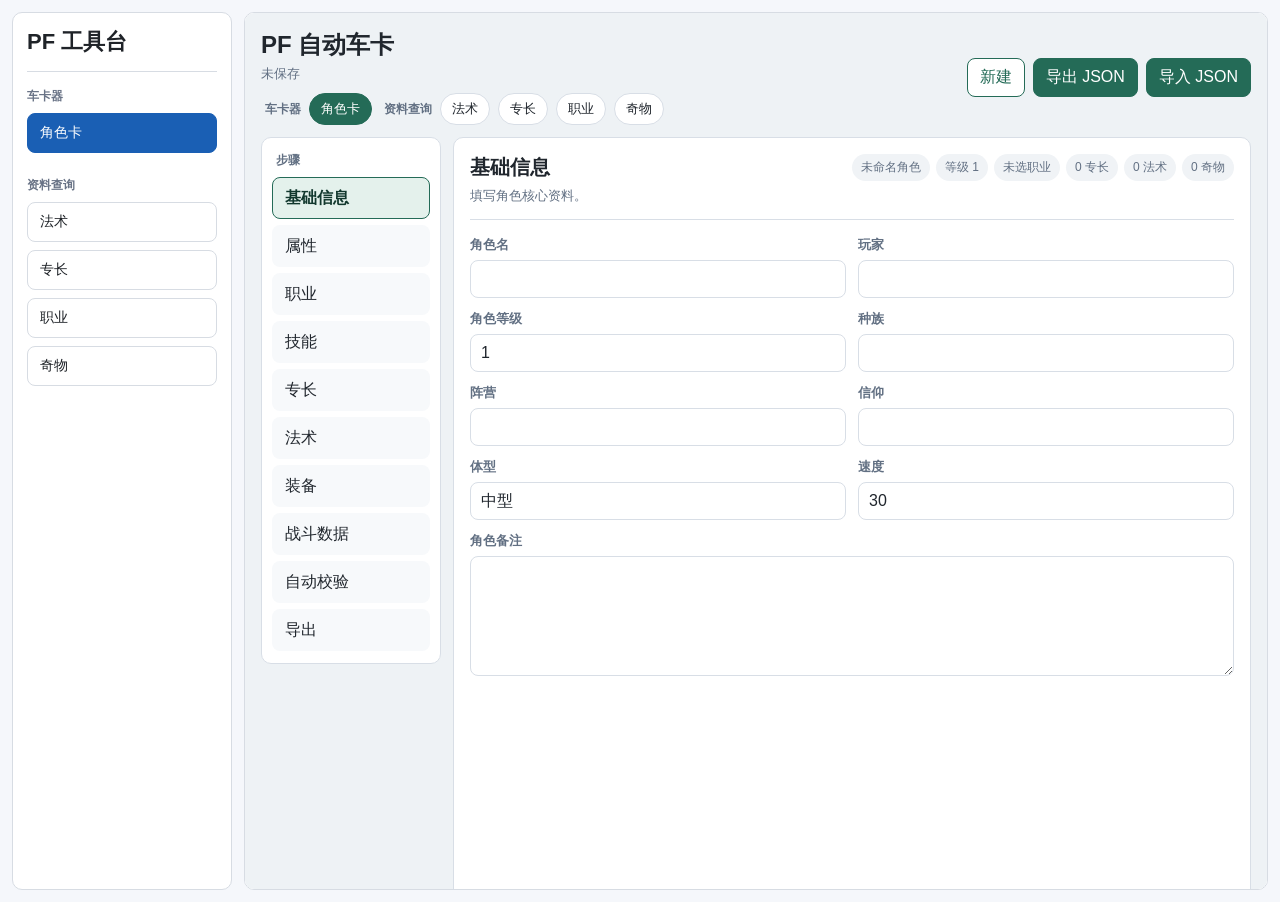
==== web/index.html @ 5a97795d "Add lite app and character builder" ====
﻿<!DOCTYPE html>
<html lang="zh-CN">
<head>
    <meta charset="UTF-8">
    <meta name="viewport" content="width=device-width, initial-scale=1.0">
    <title>PF 工具台</title>
    <link rel="stylesheet" href="assets/css/index.css">
</head>
<body>
    <div class="wrap">
        <aside class="app-sidebar" aria-label="功能导航">
            <div class="brand-block">
                <h1 class="title">PF 工具台</h1>
            </div>

            <section class="nav-group">
                <div class="nav-group-title">车卡器</div>
                <button class="nav-btn active" type="button" data-tab="character">角色卡</button>
            </section>

            <section class="nav-group">
                <div class="nav-group-title">资料查询</div>
                <button class="nav-btn" type="button" data-tab="spells">法术</button>
                <button class="nav-btn" type="button" data-tab="feats">专长</button>
                <button class="nav-btn" type="button" data-tab="classes">职业</button>
                <button class="nav-btn" type="button" data-tab="items">奇物</button>
            </section>
        </aside>

        <main class="app-main">
            <section id="pane-character" class="pane">
                <iframe src="character.html?v=20260615-class-level" title="自动车卡"></iframe>
            </section>
            <section id="pane-spells" class="pane hidden">
                <iframe src="spells.html" title="法术检索"></iframe>
            </section>
            <section id="pane-feats" class="pane hidden">
                <iframe src="feats.html" title="专长检索"></iframe>
            </section>
            <section id="pane-classes" class="pane hidden">
                <iframe src="classes.html" title="职业资料"></iframe>
            </section>
            <section id="pane-items" class="pane hidden">
                <iframe src="items.html" title="奇物资料"></iframe>
            </section>
        </main>
    </div>

    <script src="assets/js/index.js"></script>
</body>
</html>
---- web/assets/css/index.css ----
:root {
    --bg: #f5f7fb;
    --panel: #ffffff;
    --line: #d7dce3;
    --text: #1f2328;
    --brand: #1a5fb4;
}

* {
    box-sizing: border-box;
}

body {
    margin: 0;
    font-family: "Microsoft YaHei", "PingFang SC", sans-serif;
    color: var(--text);
    background: var(--bg);
}

.wrap {
    min-height: 100vh;
    margin: 0;
    padding: 12px;
    display: grid;
    grid-template-columns: 220px minmax(0, 1fr);
    gap: 12px;
}

.app-sidebar {
    border: 1px solid var(--line);
    border-radius: 10px;
    background: var(--panel);
    padding: 14px;
    min-height: calc(100vh - 24px);
}

.title {
    margin: 0;
    font-size: 22px;
}

.brand-block {
    padding-bottom: 14px;
    border-bottom: 1px solid var(--line);
    margin-bottom: 14px;
}

.nav-group {
    margin-top: 16px;
}

.nav-group-title {
    color: #697386;
    font-size: 12px;
    font-weight: 700;
    margin-bottom: 8px;
}

.nav-btn {
    width: 100%;
    border: 1px solid var(--line);
    background: var(--panel);
    color: var(--text);
    border-radius: 8px;
    padding: 10px 12px;
    cursor: pointer;
    font-size: 14px;
    text-align: left;
    margin-bottom: 8px;
}

.nav-btn.active {
    background: var(--brand);
    border-color: var(--brand);
    color: #fff;
}

.app-main {
    min-width: 0;
}

.pane {
    border: 1px solid var(--line);
    border-radius: 10px;
    overflow: hidden;
    background: var(--panel);
}

.pane.hidden {
    display: none;
}

.pane iframe {
    width: 100%;
    height: calc(100vh - 24px);
    border: 0;
    display: block;
    background: #fff;
}

@media (max-width: 860px) {
    .wrap {
        grid-template-columns: 1fr;
    }

    .app-sidebar {
        min-height: auto;
    }

    .nav-group {
        display: grid;
        grid-template-columns: repeat(auto-fit, minmax(120px, 1fr));
        gap: 8px;
    }

    .nav-group-title {
        grid-column: 1 / -1;
        margin-bottom: 0;
    }

    .nav-btn {
        margin-bottom: 0;
    }

    .pane iframe {
        height: calc(100vh - 220px);
        min-height: 620px;
    }
}
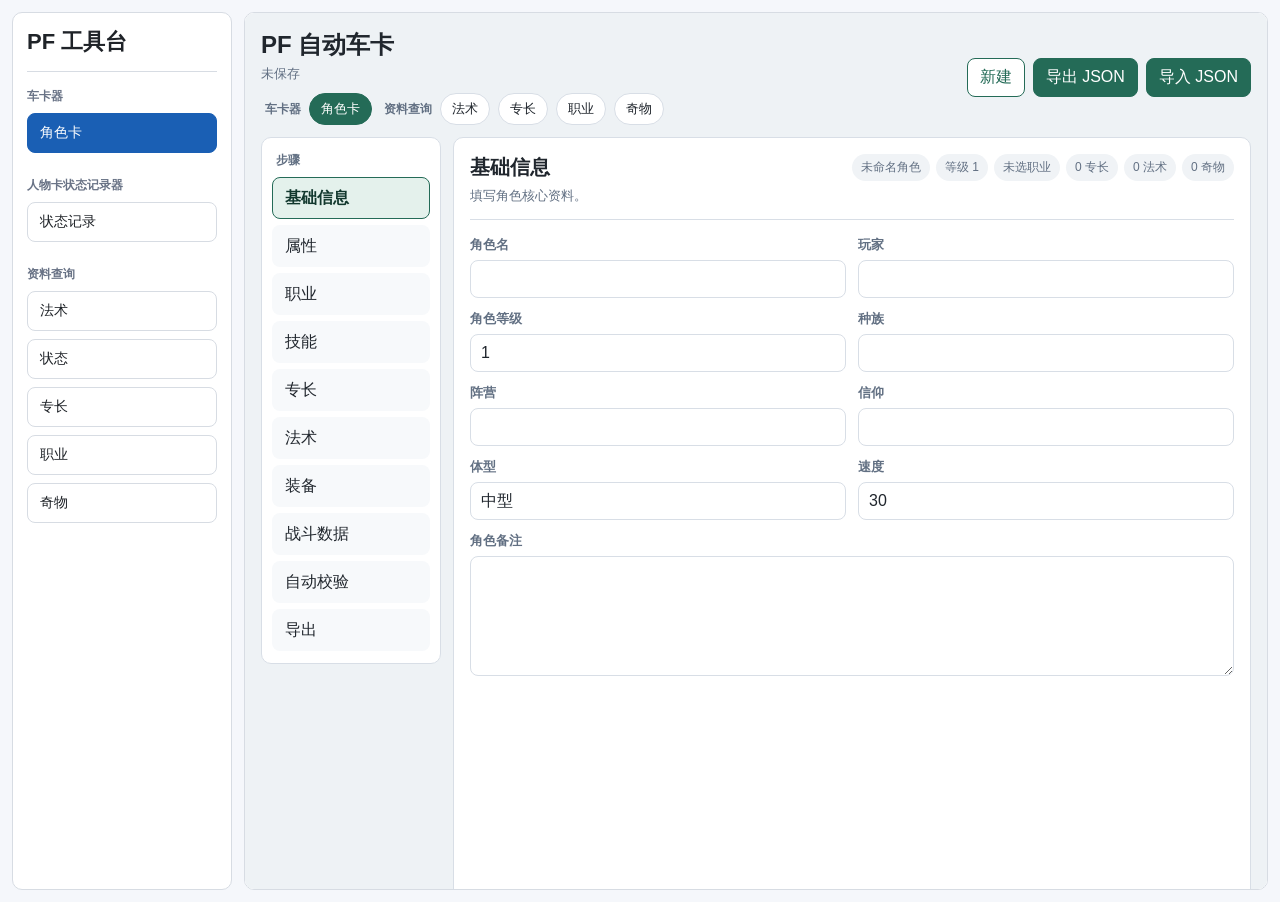
==== commit d8191487: "Add character status tracker step 1" ====
--- a/web/index.html
+++ b/web/index.html
@@ -1,4 +1,4 @@
-﻿<!DOCTYPE html>
+<!DOCTYPE html>
 <html lang="zh-CN">
 <head>
     <meta charset="UTF-8">
@@ -19,8 +19,14 @@
             </section>
 
             <section class="nav-group">
+                <div class="nav-group-title">人物卡状态记录器</div>
+                <button class="nav-btn" type="button" data-tab="statusTracker">状态记录</button>
+            </section>
+
+            <section class="nav-group">
                 <div class="nav-group-title">资料查询</div>
                 <button class="nav-btn" type="button" data-tab="spells">法术</button>
+                <button class="nav-btn" type="button" data-tab="conditions">状态</button>
                 <button class="nav-btn" type="button" data-tab="feats">专长</button>
                 <button class="nav-btn" type="button" data-tab="classes">职业</button>
                 <button class="nav-btn" type="button" data-tab="items">奇物</button>
@@ -31,8 +37,14 @@
             <section id="pane-character" class="pane">
                 <iframe src="character.html?v=20260615-class-level" title="自动车卡"></iframe>
             </section>
+            <section id="pane-status-tracker" class="pane hidden">
+                <iframe src="status_tracker.html?v=20260629-step1" title="人物卡状态记录"></iframe>
+            </section>
             <section id="pane-spells" class="pane hidden">
-                <iframe src="spells.html" title="法术检索"></iframe>
+                <iframe src="spells_filter.html?v=20260625-dual-v3" title="法术检索"></iframe>
+            </section>
+            <section id="pane-conditions" class="pane hidden">
+                <iframe src="conditions.html?v=20260626-condition-v1" title="状态检索"></iframe>
             </section>
             <section id="pane-feats" class="pane hidden">
                 <iframe src="feats.html" title="专长检索"></iframe>
@@ -46,6 +58,6 @@
         </main>
     </div>
 
-    <script src="assets/js/index.js"></script>
+    <script src="assets/js/index.js?v=20260626-condition-v1"></script>
 </body>
 </html>
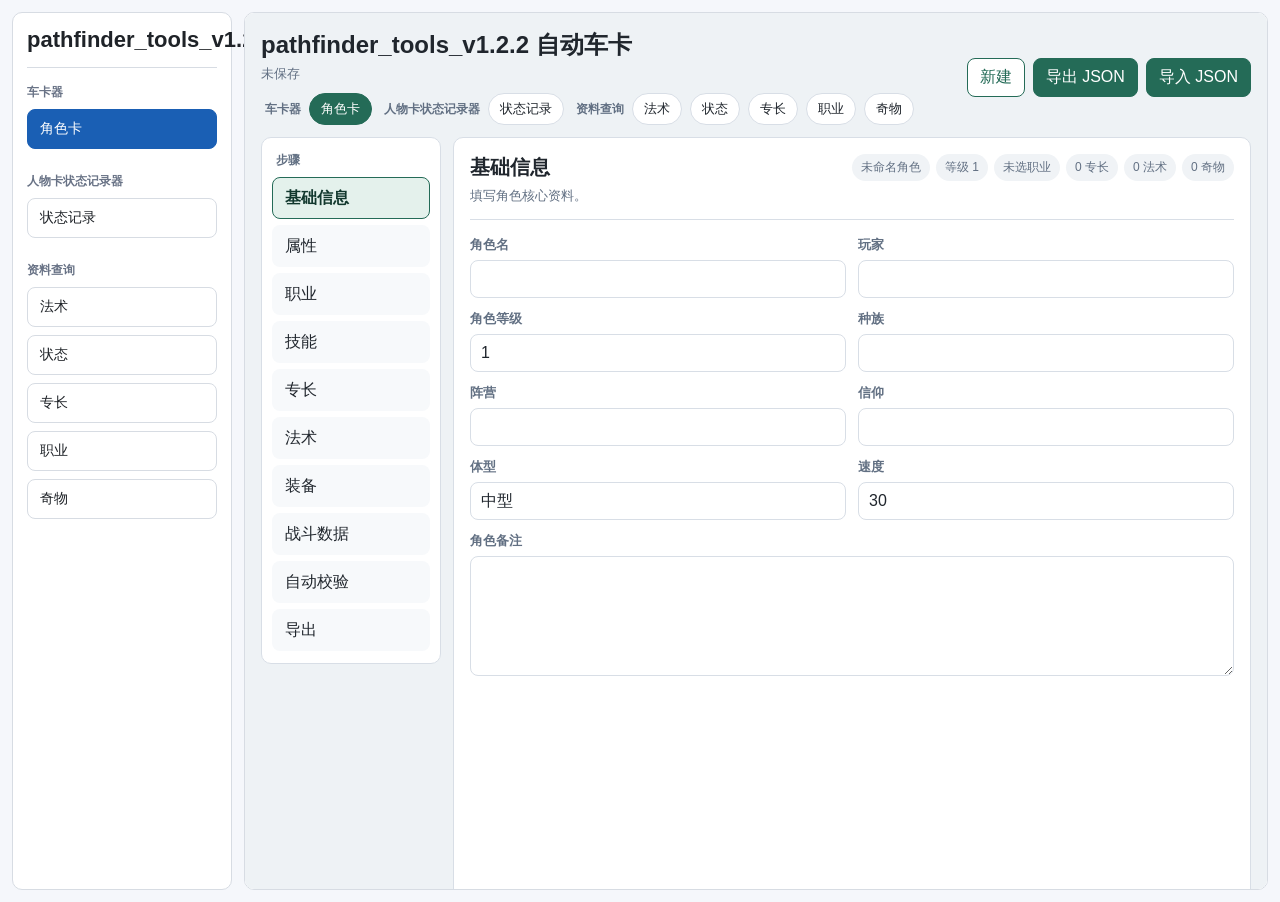
==== commit ee83b66c: "Merge branch 'mumuzyy11111:main' into main" ====
--- a/web/index.html
+++ b/web/index.html
@@ -3,14 +3,14 @@
 <head>
     <meta charset="UTF-8">
     <meta name="viewport" content="width=device-width, initial-scale=1.0">
-    <title>PF 工具台</title>
+    <title>pathfinder_tools_v1.2.2</title>
     <link rel="stylesheet" href="assets/css/index.css">
 </head>
 <body>
     <div class="wrap">
         <aside class="app-sidebar" aria-label="功能导航">
             <div class="brand-block">
-                <h1 class="title">PF 工具台</h1>
+                <h1 class="title">pathfinder_tools_v1.2.2</h1>
             </div>
 
             <section class="nav-group">
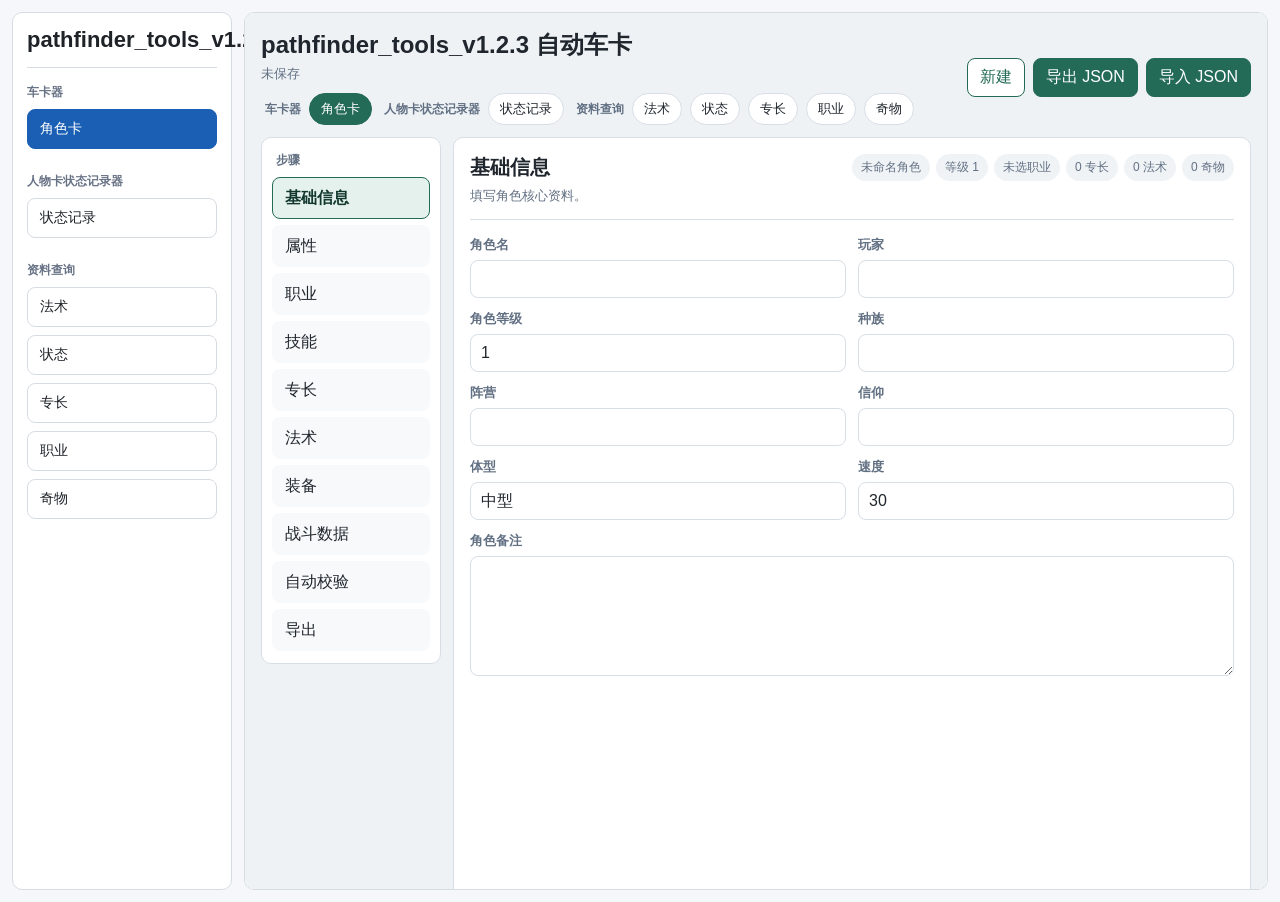
==== commit 90c3e6fc: "Release pathfinder_tools v1.2.3" ====
--- a/web/index.html
+++ b/web/index.html
@@ -3,14 +3,14 @@
 <head>
     <meta charset="UTF-8">
     <meta name="viewport" content="width=device-width, initial-scale=1.0">
-    <title>pathfinder_tools_v1.2.2</title>
+    <title>pathfinder_tools_v1.2.3</title>
     <link rel="stylesheet" href="assets/css/index.css">
 </head>
 <body>
     <div class="wrap">
         <aside class="app-sidebar" aria-label="功能导航">
             <div class="brand-block">
-                <h1 class="title">pathfinder_tools_v1.2.2</h1>
+                <h1 class="title">pathfinder_tools_v1.2.3</h1>
             </div>
 
             <section class="nav-group">
@@ -38,7 +38,7 @@
                 <iframe src="character.html?v=20260615-class-level" title="自动车卡"></iframe>
             </section>
             <section id="pane-status-tracker" class="pane hidden">
-                <iframe src="status_tracker.html?v=20260629-step1" title="人物卡状态记录"></iframe>
+                <iframe src="status_tracker.html?v=20260701-clear-v1" title="人物卡状态记录"></iframe>
             </section>
             <section id="pane-spells" class="pane hidden">
                 <iframe src="spells_filter.html?v=20260625-dual-v3" title="法术检索"></iframe>
